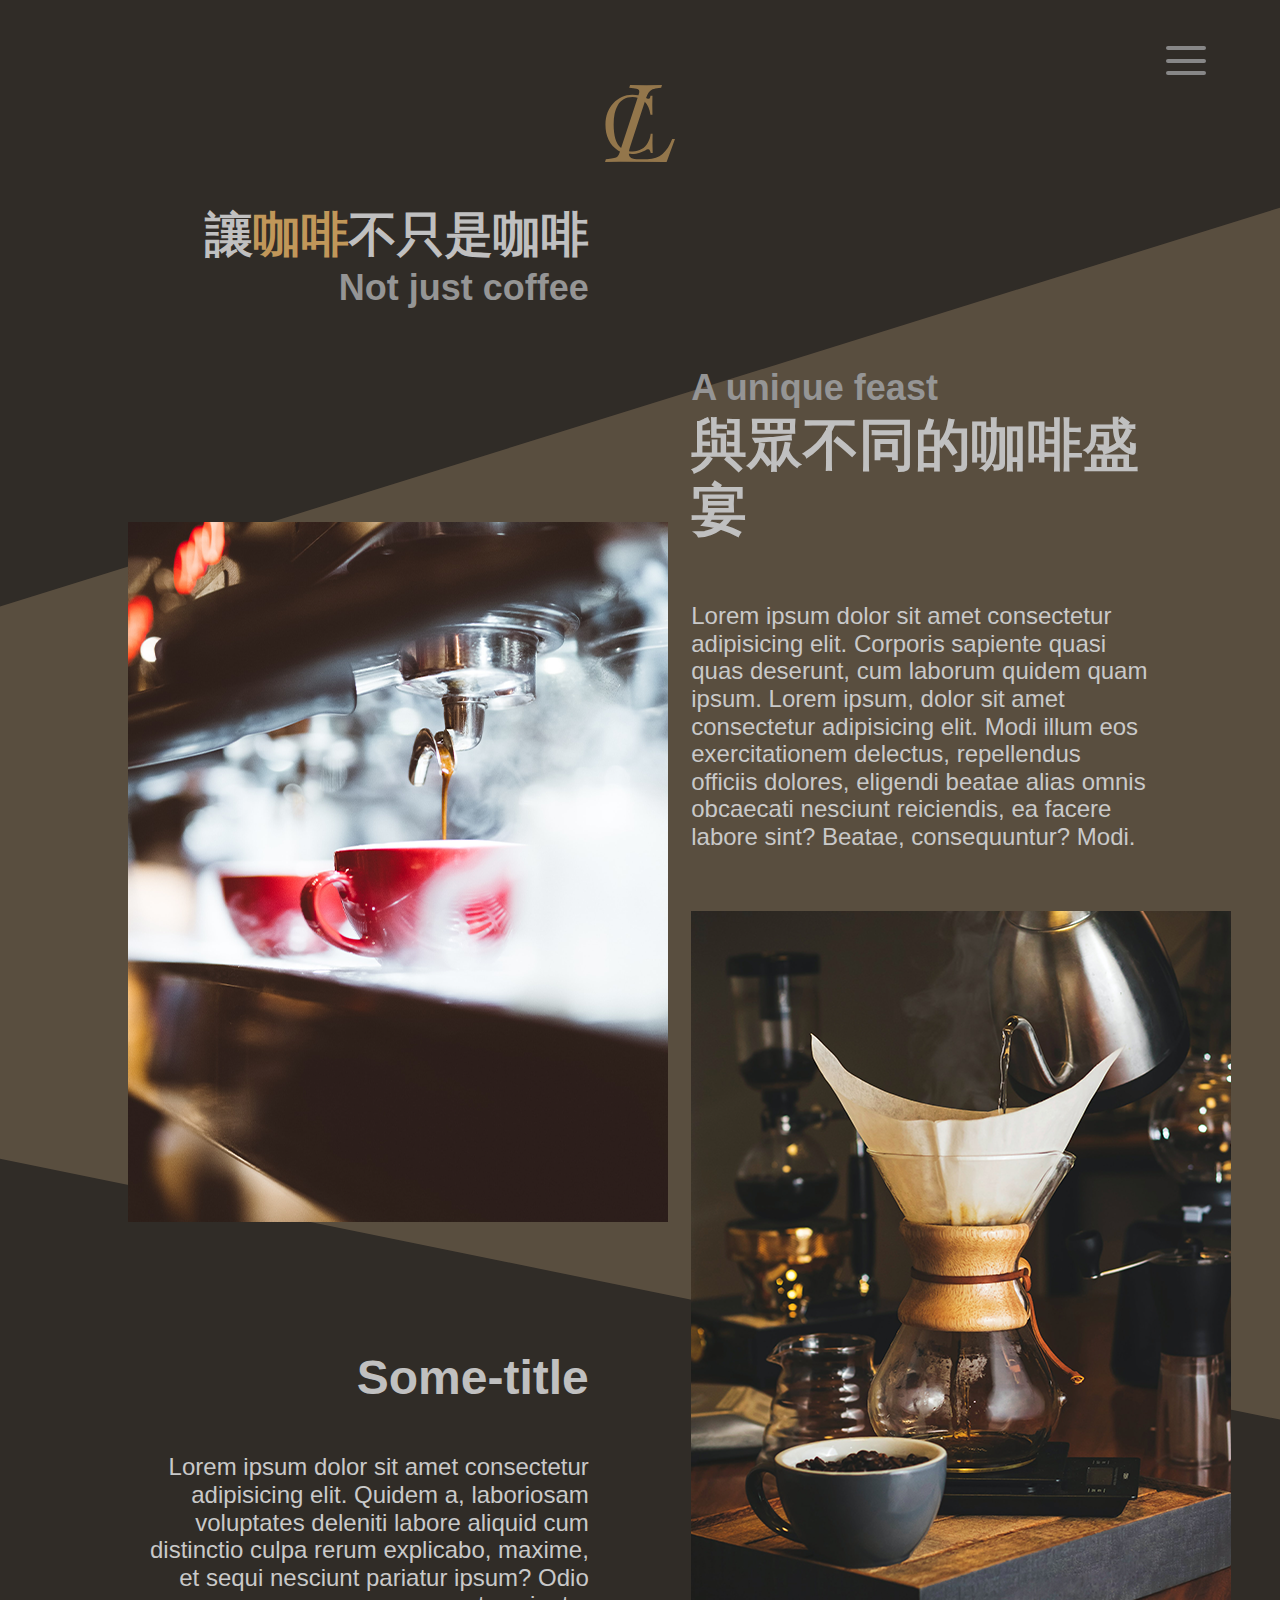
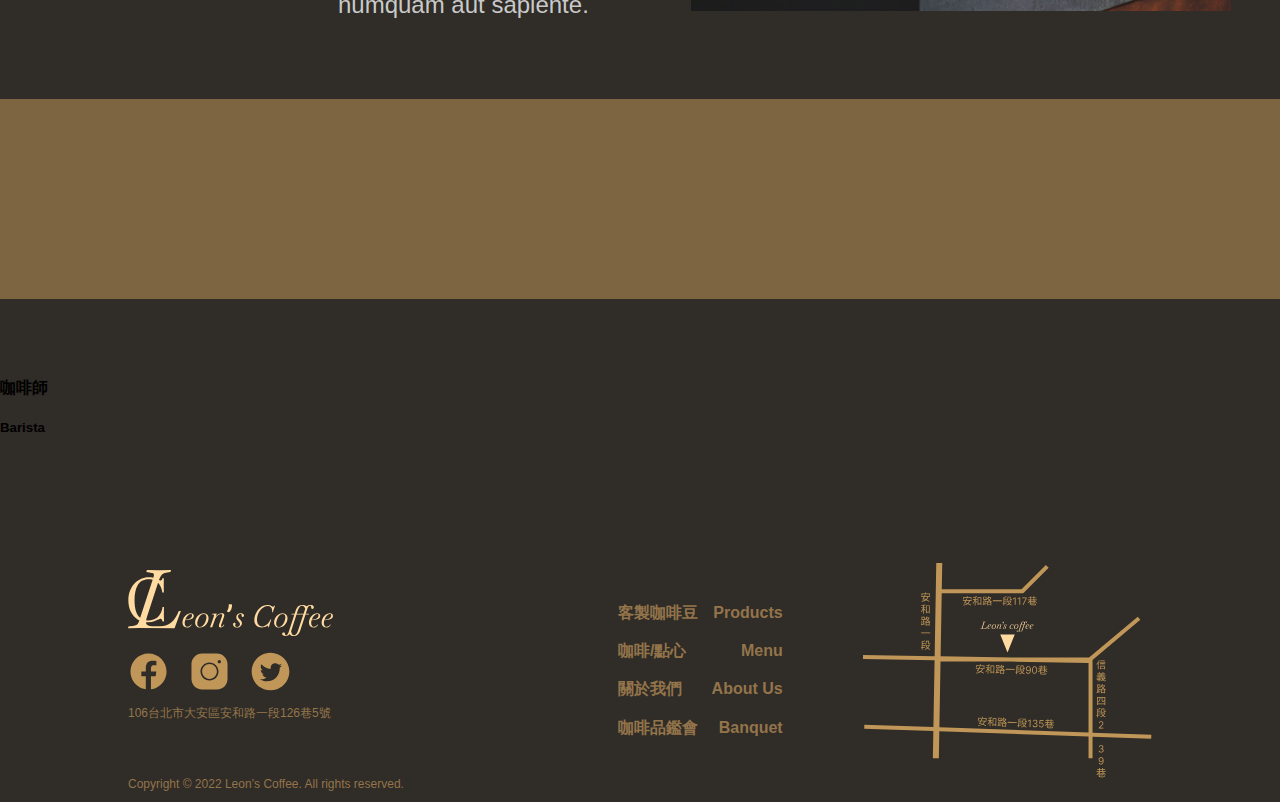
==== about.html @ bffc88b8 "about-page-01" ====
<!DOCTYPE html>
<html lang="zh-Hant">
  <head>
    <meta charset="UTF-8" />
    <meta name="viewport" content="width=device-width, initial-scale=1.0" />
    <meta name="authur" content="Leon Lu" />
    <meta name="robots" content="index, follow" />
    <meta name="description" content="" />
    <link rel="shortcut icon" href="./sourse/icon-logo.svg" />
    <link rel="bookmark" href="./sourse/icon-logo.svg" />
    <link rel="stylesheet" href="./styles/normalize.css" />
    <link rel="stylesheet" href="./styles/grid.css" />
    <link rel="stylesheet" href="./styles/style.css" />
    <link rel="stylesheet" href="./styles/about.css" />
    <title>Leon's coffee</title>
  </head>
  <body>
    <input type="checkbox" name="" id="menuSwitch" />
    <header>
      <div class="container">
        <h1 class="leonCoffee">Leon's Coffee</h1>
        <div class="navTop" title="Find Your own Coffee">
          <div class="navBar-menu">
            <label class="hb" for="menuSwitch">
              <span></span>
              <span></span>
              <span></span>
            </label>
            <div class="nav-block">
              <a href="./index.html" class="logoPic">
                <img src="./sourse/Union.svg" alt="" />
              </a>
              <div class="nav-container">
                <nav>
                  <h2 class="nav-title">Your best choose</h2>
                  <div class="nav-items-container">
                    <a href="./products.html"
                      ><div class="nav-item-ct">客製咖啡</div>
                      <p class="nav-item-en">Products</p></a
                    >
                    <a href="./menu.html"
                      ><div class="nav-item-ct">咖啡/點心</div>
                      <p class="nav-item-en">Menu</p></a
                    ><a href="#"
                      ><div class="nav-item-ct">關於我們</div>
                      <p class="nav-item-en">About Us</p></a
                    ><a href="./banquet.html"
                      ><div class="nav-item-ct">品鑑會</div>
                      <p class="nav-item-en">Banquet</p></a
                    >
                  </div>
                  <div class="login-bar">
                    <a href=""
                      ><div class="login-bar-ct">登入</div>
                      <div class="login-bar-en">Login</div></a
                    >
                    <a href=""
                      ><div class="login-bar-ct">註冊</div>
                      <div class="login-bar-en">Register</div></a
                    >
                  </div>
                </nav>
                <div class="nav-right">
                  <div class="nav-map">
                    <img src="./sourse/map.svg" alt="" />
                  </div>
                  <div class="nav-media">
                    <a href=""
                      ><img src="./sourse/icons8-facebook.svg" alt="" /></a
                    ><a href=""
                      ><img src="./sourse/icons8-instagram.svg" alt="" /></a
                    ><a href=""
                      ><img src="./sourse/icons8-twitter-circled.svg" alt=""
                    /></a>
                  </div>
                  <div class="nav-location">
                    106台北市大安區安和路一段127巷5號
                  </div>
                </div>
              </div>
            </div>
          </div>
        </div>
      </div>
    </header>
    <div class="about-page-01">
      <div class="a-p-01-bgimg"></div>
      <a href="./index.html" class="a-p-01-logoPic"
        ><img src="./sourse/icon-logo.svg" alt=""
      /></a>
      <div class="container">
        <div class="row row-cols-md-2 a-p-01-inner">
          <div class="a-p-01-content-left left-01-block">
            <h3>讓<span>咖啡</span>不只是咖啡</h3>
            <h4>Not just coffee</h4>
          </div>
          <div class="a-p-01-content-right right-01-block">
            <h4>A unique feast</h4>
            <h3>與眾不同的咖啡盛宴</h3>
          </div>
        </div>
        <div class="row row-cols-md-2 a-p-01-inner">
          <div class="a-p-01-pic-02 a-p-01-content-left">
            <img src="./sourse/about/pic03.png" alt="" />
            <div>
              <h3 class="left-p big-font">Some-title</h3>
              <p class="small-font left-p">
                Lorem ipsum dolor sit amet consectetur adipisicing elit. Quidem
                a, laboriosam voluptates deleniti labore aliquid cum distinctio
                culpa rerum explicabo, maxime, et sequi nesciunt pariatur ipsum?
                Odio numquam aut sapiente.
              </p>
            </div>
          </div>
          <div class="a-p-01-content-right">
            <p class="small-font">
              Lorem ipsum dolor sit amet consectetur adipisicing elit. Corporis
              sapiente quasi quas deserunt, cum laborum quidem quam ipsum. Lorem
              ipsum, dolor sit amet consectetur adipisicing elit. Modi illum eos
              exercitationem delectus, repellendus officiis dolores, eligendi
              beatae alias omnis obcaecati nesciunt reiciendis, ea facere labore
              sint? Beatae, consequuntur? Modi.
            </p>
            <div class="a-p-01-content-left a-p-01-right-02">
              <img src="./sourse/about/pic04.png" alt="" />
            </div>
          </div>
        </div>
      </div>
    </div>
    <div class="about-banner-01"></div>
    <div class="about-page-02">
      <h4>咖啡師</h4>
      <h5>Barista</h5>
    </div>
    <div class="homepage-footer">
      <div class="container">
        <div class="row row-footer">
          <div class="footer-logo-container">
            <a href="#" class="footer-logo">
              <img src="./sourse/Union.svg" alt="" />
            </a>
            <div class="footer-media">
              <a href=""><img src="./sourse/icons8-facebook-1.svg" alt="" /></a>
              <a href=""
                ><img src="./sourse/icons8-instagram-1.svg" alt=""
              /></a>
              <a href=""
                ><img src="./sourse/icons8-twitter-circled-1.svg" alt=""
              /></a>
            </div>
            <div class="footer-loaction">106台北市大安區安和路一段126巷5號</div>
          </div>
          <div class="footer-menu-container">
            <a href="./products.html" class="footer-menu-item">
              <div>客製咖啡豆</div>
              <div>Products</div>
            </a>
            <a href="./menu.html" class="footer-menu-item">
              <div>咖啡/點心</div>
              <div>Menu</div>
            </a>
            <a href="./about.html" class="footer-menu-item">
              <div>關於我們</div>
              <div>About Us</div>
            </a>
            <a href="./banquet.html" class="footer-menu-item">
              <div>咖啡品鑑會</div>
              <div>Banquet</div>
            </a>
          </div>
          <div class="footer-map-container">
            <img src="./sourse/map-1.svg" alt="" />
          </div>
        </div>
        <div class="footer-copyright">
          Copyright © 2022 Leon’s Coffee. All rights reserved.
        </div>
      </div>
    </div>
  </body>
</html>
---- styles/grid.css ----
.container {
  max-width: 1200px;
  width: 80%;
  margin: auto;
}
.row {
  display: flex;
  flex-wrap: wrap;
}
[class*='col-'],
[class*='cols-'] .col {
  box-sizing: border-box;
  padding-left: 15px;
  padding-right: 15px;
}
.col-1 {
  width: 8.333333%;
}
.col-2 {
  width: 16.666666%;
}
.col-3 {
  width: 25%;
}
.col-4 {
  width: 33.333333%;
}
.col-5 {
  width: 41.666666%;
}
.col-6 {
  width: 50%;
}
.col-7 {
  width: 58.333333%;
}
.col-8 {
  width: 66.666666%;
}
.col-9 {
  width: 75%;
}
.col-10 {
  width: 83.3333%;
}
.col-11 {
  width: 91.666666%;
}
.col-12 {
  width: 100%;
}
@media screen and (min-width: 780px) {
  .col-pd-1 {
    width: 8.333333%;
  }
  .col-pd-2 {
    width: 16.666666%;
  }
  .col-pd-3 {
    width: 25%;
  }
  .col-pd-4 {
    width: 33.333333%;
  }
  .col-pd-5 {
    width: 41.666666%;
  }
  .col-pd-6 {
    width: 50%;
  }
  .col-pd-7 {
    width: 58.333333%;
  }
  .col-pd-8 {
    width: 66.666666%;
  }
  .col-pd-9 {
    width: 75%;
  }
  .col-pd-10 {
    width: 83.3333%;
  }
  .col-pd-11 {
    width: 91.666666%;
  }
  .col-pd-12 {
    width: 100%;
  }
}
@media screen and (min-width: 1024px) {
  .col-lg-1 {
    width: 8.333333%;
  }
  .col-lg-2 {
    width: 16.666666%;
  }
  .col-lg-3 {
    width: 25%;
  }
  .col-lg-4 {
    width: 33.333333%;
  }
  .col-lg-5 {
    width: 41.666666%;
  }
  .col-lg-6 {
    width: 50%;
  }
  .col-lg-7 {
    width: 58.333333%;
  }
  .col-lg-8 {
    width: 66.666666%;
  }
  .col-lg-9 {
    width: 75%;
  }
  .col-lg-10 {
    width: 83.3333%;
  }
  .col-lg-11 {
    width: 91.666666%;
  }
  .col-lg-12 {
    width: 100%;
  }
}
@media screen and (min-width: 1200px) {
  .col-xl-1 {
    width: 8.333333%;
  }
  .col-xl-2 {
    width: 16.666666%;
  }
  .col-xl-3 {
    width: 25%;
  }
  .col-xl-4 {
    width: 33.333333%;
  }
  .col-xl-5 {
    width: 41.666666%;
  }
  .col-xl-6 {
    width: 50%;
  }
  .col-xl-7 {
    width: 58.333333%;
  }
  .col-xl-8 {
    width: 66.666666%;
  }
  .col-xl-9 {
    width: 75%;
  }
  .col-xl-10 {
    width: 83.3333%;
  }
  .col-xl-11 {
    width: 91.666666%;
  }
  .col-xl-12 {
    width: 100%;
  }
}
/*==========================*/
.row-cols-1 .col {
  width: 100%;
}
.row-cols-2 .col {
  width: 50%;
}
.row-cols-3 .col {
  width: 33.333333%;
}
.row-cols-4 .col {
  width: 25%;
}
.row-cols-5 .col {
  width: 20%;
}
.row-cols-6 .col {
  width: 16.666666%;
}
@media screen and (min-width: 800px) {
  .row-cols-md-1 .col {
    width: 100%;
  }
  .row-cols-md-2 .col {
    width: 50%;
  }
  .row-cols-md-3 .col {
    width: 33.333333%;
  }
  .row-cols-md-4 .col {
    width: 25%;
  }
  .row-cols-md-5 .col {
    width: 20%;
  }
  .row-cols-md-6 .col {
    width: 16.666666%;
  }
}
@media screen and (min-width: 1024px) {
  .row-cols-lg-1 .col {
    width: 100%;
  }
  .row-cols-lg-2 .col {
    width: 50%;
  }
  .row-cols-lg-3 .col {
    width: 33.333333%;
  }
  .row-cols-lg-4 .col {
    width: 25%;
  }
  .row-cols-lg-5 .col {
    width: 20%;
  }
  .row-cols-lg-6 .col {
    width: 16.666666%;
  }
}
@media screen and (min-width: 1200px) {
  .row-cols-xl-1 .col {
    width: 100%;
  }
  .row-cols-xl-2 .col {
    width: 50%;
  }
  .row-cols-xl-3 .col {
    width: 33.333333%;
  }
  .row-cols-xl-4 .col {
    width: 25%;
  }
  .row-cols-xl-5 .col {
    width: 20%;
  }
  .row-cols-xl-6 .col {
    width: 16.666666%;
  }
}
---- styles/style.css ----
* {
  font-family: 'Noto Sans TC', sans-serif;
}
body {
  background-color: #302c27;
}
/*======= header star =======*/

.navTop {
  display: flex;
  margin-left: -15px;
  align-items: center;
  position: relative;
  padding: 20px;
}
.leonCoffee {
  display: none;
}
.logoPic {
  width: 50%;
}
.logoPic img {
  width: 100%;
  vertical-align: top;
}
/* ======== HB star ========= */
.navBar-menu {
  display: flex;
  position: fixed;
  z-index: 999;
  top: 3%;
  right: 5%;
}
.hb {
  display: flex;
  flex-direction: column;
  justify-content: space-evenly;
  width: 50px;
  height: 45px;
  z-index: 99;
}
.hb span {
  display: block;
  width: 40px;
  height: 4px;
  border-radius: 2px;
  background-color: #878787;
}
#menuSwitch {
  display: none;
}
.nav-block {
  display: none;
}
#menuSwitch:checked ~ header .container .navBar-menu .nav-block {
  display: flex;
  flex-direction: column;
  justify-content: center;
  position: fixed;
  top: 0;
  right: 0;
  z-index: 20;
}
.nav-block {
  flex-direction: column;
  align-items: center;
}
.logoPic {
  margin-bottom: 20px;
}

@media screen and (min-width: 750px) {
  /* navcontainer */
  .nav-container {
    display: flex;
    justify-content: center;
    width: 80%;
    margin: 0 auto;
  }
  .nav-container nav {
    flex-grow: 1;
  }
  /* ========= Nav Bar start ======== */
  .nav-title {
    display: none;
  }
  .nav-block {
    width: 100%;
    padding: 30px 0px;
    background-color: #302c27;
    position: fixed;
    top: 0;
    right: 0;
  }
  .nav-block nav {
    width: 50%;
    padding-right: 40px;
  }

  .nav-items-container a {
    display: flex;
    justify-content: space-between;
    text-decoration: none;
    align-items: center;
    border-bottom: 1px solid #878787;
    border-radius: 40px;
    margin-bottom: 20px;
  }
  .nav-items-container a:hover {
    background-color: #878787;
    transition: 0.3s;
  }
  .nav-items-container a:hover div,
  .nav-items-container a:hover p {
    color: #ffdaa1;
    transition: 0.3s;
  }

  .nav-items-container a div,
  .nav-items-container a p {
    color: #878787;
    padding: 0 20px;
  }
  .nav-items-container a div {
    margin: 20px 0;
    padding-left: 50px;
  }
  .nav-items-container a p {
    padding-right: 60px;
    font-family: 'Edu NSW ACT Foundation', cursive;
    margin: 0;
  }
  .nav-item-ct {
    font-weight: bolder;
    font-size: 16px;
    display: block;
  }
  .nav-item-en {
    font-weight: bolder;
    font-size: 14px;
    display: block;
  }
  /* ========== Nav Bar end =========== */
  /* ========= Login Bar start ========= */
  .login-bar {
    display: flex;
    justify-content: flex-end;
  }
  .login-bar a {
    display: block;
    border-radius: 50%;
    margin: 0 10px;
    text-align: center;
    text-decoration: none;
    padding-top: 20px;
  }
  .login-bar a div {
    color: #878787;
  }
  .login-bar a .login-bar-ct {
    font-size: 16px;
  }
  .login-bar a .login-bar-en {
    font-size: 16px;
  }
  .login-bar a:hover div {
    color: #ffdaa1;
  }

  /* ========= Login Bar end ========= */
  /* ========== nav-right start ============ */
  .nav-right {
    display: flex;
    flex-direction: column;
    justify-content: center;
    align-items: center;
    width: 50%;
  }
  .nav-map {
    width: 70%;
    padding: 20px 0;
  }
  .nav-map img {
    width: 100%;
    display: block;
  }
  .nav-media {
    width: 35%;
    display: flex;
    justify-content: space-evenly;
  }
  .nav-media a img {
    vertical-align: top;
  }
  .nav-location {
    margin-top: 20px;
    font-size: 12px;
    color: #878787;
  }
  /* ========== nav-right end ============ */
  .navTop {
    display: flex;
    justify-content: space-between;
    position: relative;
    padding-top: 15px;
  }
  .logoPic {
    width: 30%;
  }
  .navBar-menu {
    margin-top: 20px;
    right: 5%;
    top: 2%;
  }
  /*========= homepage-01 ========*/
  .homepage-01 {
    width: 100%;
    position: relative;
  }
  .homepage-01 img {
    vertical-align: top;
    width: 100%;
  }
  .hp1024up {
    display: none;
  }
  .hp1024low {
    display: block;
  }
  .homepage-first-block {
    padding-top: 50px;
    position: absolute;
    top: 0;
    left: 10%;
    z-index: 1;
  }
  .homepage-first-block h2,
  .homepage-first-block h3,
  .homepage-first-block p {
    display: block;
  }
  .homepage-first-block h2 {
    color: #c19759;
    font-size: 48px;
  }
  .homepage-first-block h3 {
    margin-top: -20px;
    color: #c19759;
    font-size: 36px;
    font-family: 'Edu NSW ACT Foundation', cursive;
    font-style: italic;
  }
  .homepage-first-block p {
    line-height: 40px;
    width: 42%;
    margin-top: 80px;
    font-size: 24px;
    color: #878787;
  }
  .homepage-first-block p + p {
    line-height: 20px;
    margin-top: -10px;
    font-size: 16px;
  }
  .homepage-first-b {
    margin-top: 60px;
    cursor: pointer;
    font-size: 24px;
    border: none;
    text-align: center;
    padding: 15px 30px;
    background-color: #d0a96e;
    color: #695639;
    border-radius: 20px;
  }
  /* ========== homepage-01 =========== */
  /* ========== homepage-02 =========== */
  .homepage-02 {
    display: flex;
    width: 100%;
    position: relative;
  }
  .homepage-02 .hp1024up {
    vertical-align: top;
    width: 100%;
  }
  .material-symbols-outlined {
    color: #d0a96e;
    display: block;
  }
  .hp-coffee-location {
    display: flex;
    flex-direction: column;
    align-items: center;
    position: absolute;
    z-index: 2;
  }
  .local-pic {
    width: 150px;
    margin-bottom: 20px;
    border-radius: 50%;
    box-shadow: 6px 2px 6px 3px rgb(0 0 0/35%);
  }
  .hp-coffee-location .local-pin {
    width: 60px;
  }
  .cuba-location {
    top: 30%;
    left: 20%;
  }
  .cuba-location:hover .coffee-location-info {
    display: block;
  }
  .kenya-location {
    top: 40%;
    left: 45%;
  }
  .kenya-location:hover .coffee-location-info {
    display: block;
  }
  .india-location {
    top: 35%;
    left: 61%;
  }
  .india-location:hover .coffee-location-info {
    display: block;
  }
  .philippine-location {
    top: 47%;
    left: 78%;
  }
  .philippine-location:hover .coffee-location-info {
    display: block;
  }

  /* ======= coffee-location-info ======= */
  .coffee-location-info {
    display: none;
    width: 200px;
    background-color: #93764b;
    border-radius: 20px;
    position: absolute;
  }
  .coffee-location-info div img {
    width: 100%;
    border-radius: 20px 20px 0px 0px;
    opacity: 0.6;
  }
  .coffee-location-info .content {
    margin: 0 10px;
    display: flex;
    flex-direction: column;
    align-items: flex-start;
  }
  .coffee-location-info .content p {
    font-size: 12px;
    padding: 0;
    margin: 0 0 20px 0;
    line-height: 16px;
    color: #ffdaa1;
    opacity: 0.8;
  }
  .coffee-location-info .content .content-title-ct {
    font-size: 16px;
    font-weight: bolder;
    color: #ffdaa1;
    margin-bottom: 5px;
    opacity: 1;
  }
  .coffee-location-info .content .content-title-en {
    color: #ffdaa1;
    margin-bottom: 15px;
    opacity: 1;
  }

  .coffee-location-info .content a {
    font-size: 12px;
    margin: 0 0 10px 0;
    box-sizing: border-box;
    align-self: flex-end;
    margin: 10px 0 3px 0;
    color: #c19759;
    padding-right: 8px;
    text-decoration: underline;
  }
  .coffee-location-info .content a:hover {
    color: #ffdaa1;
  }
  .coffee-location-info .content a + a {
    display: flex;
    font-size: 16px;
    font-weight: 700;
    justify-content: center;
    align-items: center;
    vertical-align: top;
    margin: 0 0 10px 0;
    padding: 10px 0;
    width: 60%;
    height: 100%;
    background-color: #695639;
    border-radius: 10px;
    color: #c19759;
    box-shadow: 0 1px 10px rgb(0 0 0/15%);
    text-decoration: none;
  }
  .coffee-location-info .content a + a:hover {
    background-color: #c19759;
    color: #ffdda1;
  }
  .location-pic {
    position: relative;
    margin-bottom: 15px;
  }
  .location-pic span {
    font-size: 24px;
    font-weight: 700;
    color: #ffdda1;
    position: absolute;
    top: 40%;
    left: 40%;
  }
  .hp-2-loadmore {
    width: 10%;
    position: absolute;
    font-size: 24px;
    font-weight: 800;
    cursor: pointer;
    color: #c19759;
    border-bottom: 2px solid #c19759;
    bottom: 15%;
    left: 10%;
    text-shadow: 2px 3px 2px #695639;
  }
  /* ========== homepage-02 end ========= */
  /* ========== homepage-03 start ======= */
  .homepage-03 {
    width: 100%;
    position: relative;
    background-color: #302c27;
    background-image: linear-gradient(#878787 20%, transparent 50%);
  }
  .hp-03-container {
    display: flex;
    flex-direction: column;
    align-items: center;
    margin-bottom: 140px;
  }
  .homepage-03 h2,
  .homepage-03 h3 {
    align-self: flex-end;
    padding-right: 10%;
    color: #ffdda1;
    margin: 0;
    display: block;
  }
  .homepage-03 h2 {
    font-size: 36px;
    margin-bottom: 10px;
    text-shadow: 2px 3px 2px #695639;
  }
  .homepage-03 h3 {
    font-size: 24px;
    margin-bottom: 30px;
    text-shadow: 2px 3px 2px #695639;
  }
  .menu-pic {
    box-sizing: border-box;
    position: relative;
  }
  .menu-pic h4 {
    display: none;
    font-size: 36px;
    top: 35%;
    left: 40%;
    color: #ffdda1;
    position: absolute;
  }
  .menu-pic p {
    display: none;
    font-size: 24px;
    top: 50%;
    left: 40%;
    color: #ffdda1;
    position: absolute;
  }
  .menu-pic img {
    width: 100%;
    display: block;
  }
  .menu-coffee {
    top: -40px;
  }
  .menu-drink {
    top: 60px;
  }
  .menu-dessert {
    top: -10px;
  }
  .menu-food {
    top: 40px;
  }
  .menu-pic:hover {
    top: 0;
    transition: top 0.3s;
  }
  .menu-pic:hover img {
    opacity: 0.4;
  }
  .menu-pic:hover h4 {
    display: block;
  }
  .menu-pic:hover p {
    display: block;
  }

  /* ========== homepage-03 end ========== */
  /* ========== homepage-04 start ======== */
  .homepage-04 {
    width: 100%;
    position: relative;
  }
  .homepage-04 > img {
    position: absolute;
    width: 100%;
    max-height: 1080px;
  }

  .hp-04-background-block {
    width: 35%;
    height: 600px;
    background-color: #eed38f21;
    border-radius: 0 20px 20px 0;
    position: absolute;
    top: 10%;
  }
  .hp-04-container {
    padding-top: 10%;
  }
  .hp-04-row {
    padding-top: 60px;
  }
  .hp-04-left {
    box-sizing: border-box;
    width: 45%;
    position: relative;
    z-index: 3;
    padding: 0 10px;
  }
  .hp-04-pic-container img {
    width: 100%;
  }
  .hp-04-right {
    box-sizing: border-box;
    width: 55%;
    display: flex;
    flex-direction: column;
    padding: 5% 0;
    position: relative;
    z-index: 4;
  }
  .hp-04-right h4,
  .hp-04-right p,
  .hp-04-right a {
    display: block;
    width: 80%;
  }
  .hp-04-right h4 {
    text-align: center;
    color: #e2b066;
    font-size: 36px;
    margin: 40px auto;
    text-shadow: 2px 3px 2px #695639;
  }
  .hp-04-right p {
    color: #ba9660;
    margin: 0 auto 10px auto;
    font-size: 20px;
    line-height: 40px;
    text-shadow: 1px 2px 1px #695639;
    flex-grow: 1;
  }
  .hp-04-right a {
    display: flex;
    justify-content: center;
    align-items: center;
    font-size: 20px;
    width: 140px;
    height: 50px;
    background-color: #956d31;
    color: #e8bd7c;
    border-radius: 10px;
    align-self: flex-end;
    margin-bottom: 80px;
    margin-right: 10%;
    font-weight: 700;
  }
  .hp-04-right a:hover {
    position: relative;
    top: -2px;
    right: -2px;
    box-shadow: 2px 3px 2px 2px #6956398f;
    background-color: #e8bd7c;
    color: #956d31;
    transition: 0.3s;
  }
  /* ======= shopping car start ======== */
  .mix-box-container {
    cursor: pointer;
    background-color: #c19759;
    position: fixed;
    z-index: 10;
    top: 25%;
    width: 420px;
    height: 400px;
    display: flex;
    justify-content: space-evenly;
    align-items: center;
    border-radius: 0 20px 20px 0;
  }

  .mix-box-container-hidden {
    width: 60px;
    height: 100px;
    transition: width 0.5s, height 0.5s;
  }
  .mix-box-container-open {
    width: 420px;
    height: 400px;
    transition: width 0.3s, height 0.3s;
  }
  .mix-box-btn-open {
    width: 40px;
    cursor: pointer;
  }
  .mix-box-open {
    display: block;
  }
  .mix-box-hidden {
    display: none;
  }
  .mix-box-btn-open img {
    width: 100%;
  }
  .mix-box-btn-open .mix-box-btn-open-02 {
    display: none;
  }
  .mix-box-container:hover .mix-box-btn-open-02 {
    display: block;
  }
  .mix-box-container:hover .mix-box-btn-open-01 {
    display: none;
  }
  #mixBoxBtnClose {
    cursor: pointer;
  }
  .del-mix-item {
    margin-right: 10px;
  }
  .mix-box-btn-close {
    transform: rotate(180deg);
    width: 25px;
    align-items: center;
    justify-content: center;
  }
  .mix-box-btn-close img {
    width: 100%;
    height: 40px;
  }
  .mix-box-btn-close img + img {
    display: none;
  }
  .mix-box-btn-close:hover img {
    display: none;
  }
  .mix-box-btn-close:hover img + img {
    display: block;
  }
  .name-your-product {
    display: flex;
  }
  .name-your-product span {
    color: #ffdaa1;
    font-weight: 500;
    font-size: 20px;
    display: block;
    margin-right: 10px;
    margin-bottom: 20px;
  }
  .mixProduct {
    height: 28px;
  }

  .mix-box-content {
    margin-left: 10px;
  }
  .mix-box-content p {
    color: #bdbdbd;
    font-size: 12px;
    text-align: end;
  }
  .pdName {
    background-color: #956d31;
    border: none;
    border-radius: 3px;
    color: #ffdaa1;
    display: block;
    caret-color: #ffdda1; /* 指定色 */
  }
  .how-to-mix {
    display: flex;
    margin-top: 20px;
    margin-bottom: 10px;
  }
  .how-to-mix span {
    color: #ffdda1;
  }
  .pdMixBlock {
    display: flex;
    justify-content: space-between;
    align-items: center;
    flex-grow: 1;
  }
  .how-to-mix > input {
    background-color: #956d31;
    border: none;
    border-radius: 3px;
    color: #ffdaa1;
    display: block;
    width: 60px;
    margin: 0 10px;
  }

  .del-mix-item img {
    width: 40px;
    vertical-align: top;
  }
  .del-mix-item {
    cursor: pointer;
  }
  #mixInCart {
    margin-top: 30px;
    border: none;
    background-color: #ffdaa1;
    color: #956d31;
    width: 160px;
    height: 40px;
    border-radius: 10px;
    cursor: pointer;
    margin-left: 25%;
    font-size: 20px;
    font-weight: 600;
  }

  /* ======= shopping car start ======== */
  /* ========== homepage-04 end =========== */
  /* ======== homepage-footer start ======= */
  .homepage-footer {
    width: 100%;
    margin-top: 10%;
  }
  .row-footer {
    align-items: center;
    justify-content: space-between;
  }
  .footer-logo-container {
    margin-bottom: 50px;
    width: 20%;
  }
  .footer-logo-container .footer-logo {
    cursor: pointer;
  }
  .footer-logo img {
    width: 100%;
  }
  .footer-media {
    display: flex;
  }
  .footer-media a {
    width: 20%;
    margin: 15px 20px 15px 0px;
  }
  .footer-media a img {
    width: 100%;
  }
  .footer-loaction {
    color: #93764b;
    font-size: 12px;
  }
  .footer-menu-container {
    position: relative;
    right: -10%;
    width: 20%;
  }
  .footer-menu-item {
    display: flex;
    justify-content: space-between;
    color: #93744b;
    margin: 20px;
    font-size: 16px;
    font-weight: 600;
  }
  .footer-menu-item:hover {
    color: #dcad5c;
    text-decoration: underline;
    text-shadow: 1px 1px 1px #695639;
  }
  .footer-copyright {
    font-size: 12px;
    margin-bottom: 10px;
    color: #93744b;
  }

  /* ======== homepage-footer end ========= */
  /* ======= products-page-01 strat ======= */
  .products-page-01 {
    position: relative;
    display: flex;
    width: 100%;
  }
  .pp-container-01 {
    width: 100%;
    display: flex;
  }
  .pp-container-01::before {
    content: '';
    top: -1px;
    width: 100%;
    height: 12%;
    position: absolute;
    display: block;
    z-index: 5;
    clip-path: polygon(0% 0%, 100% 100%, 100% 0%);
    /*多邊形圖案用頂點定位( x軸 Y軸, x軸 Y軸, x軸 Y軸)  設定三個頂點則為三角形*/
    background-color: #302c27;
  }
  .pp-container-01::after {
    content: '';
    width: 100%;
    height: 12%;
    position: absolute;
    bottom: -1px;
    z-index: 5;
    display: block;
    clip-path: polygon(0% 0%, 0% 100%, 100% 100%);
    /*多邊形圖案用頂點定位( x軸 Y軸, x軸 Y軸, x軸 Y軸)  設定三個頂點則為三角形*/
    background-color: #302c27;
  }
  .pp-left-02 {
    cursor: pointer;
    width: 50%;
  }
  .pp-left-02 > img {
    width: 100%;
    display: block;
  }
  .pp-right-02 {
    cursor: pointer;
    width: 50%;
  }
  .pp-right-02 > img {
    width: 100%;
    vertical-align: top;
  }
  .pp-left-02:hover .pp-left-01 {
    display: flex;
    opacity: 1;
    transform: 3s;
  }
  .pp-right-02:hover .pp-right-01 {
    display: flex;
    opacity: 1;
    transform: 0.3s;
  }
  .pp-left-01 {
    display: none;
    flex-direction: column;
    justify-content: center;
    align-items: center;
    position: absolute;
    width: 50%;
    height: 100%;
    top: 0;
    left: 0;
    z-index: 2;
    opacity: 0;
  }
  .pp-left-01 > div {
    width: 100%;
    height: 100%;
    position: absolute;
    background-color: rgb(79, 79, 79);
    opacity: 0.9;
  }
  .pp-left-01 h2 {
    position: relative;
    z-index: 4;
    color: #ffdda1;
    font-size: 48px;
  }
  .pp-left-01 > p {
    position: relative;
    z-index: 4;
    color: #c2a26b;
    font-size: 26px;
  }
  .pp-right-01 {
    display: none;
    flex-direction: column;
    justify-content: center;
    align-items: center;
    position: absolute;
    width: 50%;
    height: 100%;
    top: 0;
    right: 0;
    z-index: 2;
    opacity: 0;
  }
  .pp-right-01 > div {
    width: 100%;
    height: 100%;
    position: absolute;
    background-color: rgb(79, 79, 79);
    opacity: 0.9;
  }
  .pp-right-01 h2 {
    position: relative;
    z-index: 4;
    color: #ffdda1;
    font-size: 48px;
  }
  .pp-right-01 > p {
    position: relative;
    z-index: 4;
    color: #c2a26b;
    font-size: 26px;
  }
  .pp-bg-content-02 {
    display: flex;
    justify-content: space-between;
    position: relative;
    z-index: 3;
  }
  .pp-bg-content-title-02 > h4 {
    color: #c19759;
    font-size: 24px;
    margin: 15px 0 10px 5px;
    padding: 0;
  }
  .pp-bg-content-title-02 > h5 {
    color: #c19759;
    font-size: 16px;
    margin: 0 0 0 5px;
    padding: 0;
  }
  .pp-bg-content-02 > p {
    font-size: 16px;
    font-weight: 500;
    color: #ae7f37;
    margin: 15px 0 0 0;
    text-shadow: 1px 1px 1px rgb(0 0 0/35%);
  }
  .pp-bg-content-mixed-b-02 {
    width: 70px;
    height: 40px;
    justify-content: center;
    display: flex;
    align-items: center;
    border-radius: 10px;
    margin-top: 15px;
    margin-left: 5px;
    padding: 0px 20px;
    font-weight: 600;
    color: #956d31;
    background-color: #ffdda1;
  }
  .pp-bg-content-mixed-b-02:hover {
    position: relative;
    top: -2px;
    left: -2px;
    box-shadow: 2px 2px 4px 2px rgb(0 0 0/35%);
  }

  /* ======== products-page-01 end ======== */
  /* ======= products-page-02 start ======= */
  .products-page-02 {
    width: 100%;
    display: flex;
    flex-direction: column;
    align-items: center;
  }
  .products-page-02 > h3 {
    color: #ffdda1;
    font-size: 48px;
    margin: 5% 0 30px 0;
    padding: 0;
  }
  .products-page-02 > p {
    margin: 0;
    padding: 0;
    font-size: 20px;
    color: #956d31;
  }
  .pp-bg-02 {
    width: 100%;
    position: relative;
  }
  .pp-bg-02 > img {
    width: 100%;
    display: block;
    position: absolute;
    top: -60px;
  }
  .pp-wrap-02-switch-pic,
  .pp-wrap-02-switch-pic > img {
    border-radius: 20px;
  }
  .pp-wrap-02-switch-pic > img {
    box-shadow: 2px 2px 2px 2px rgb(0 0 0/15%);
  }
  .pp-wrap-02 {
    position: relative;
    z-index: 20;
    display: flex;
    justify-content: space-between;
    align-items: center;
    margin-top: 8%;
  }
  .pp-wrap-02-switch-left,
  .pp-wrap-02-switch-right {
    width: 60px;
    height: 60px;
    display: flex;
    align-items: center;
    cursor: pointer;
    background-color: #ba9660;
    border-radius: 50%;
  }
  .pp-wrap-02-switch-left > img {
    transform: rotate(180deg);
    color: #695639;
  }
  .pp-wrap-02-switch-left > img,
  .pp-wrap-02-switch-right > img {
    width: 50%;
    margin: auto;
  }
  .pp-wrap-02-switch-left:hover {
    position: relative;
    top: -2px;
    left: -2px;
    box-shadow: 2px 2px 2px 2px rgb(0 0 0/35%);
    transition: 0.3s;
    background-color: #ffdda1;
  }

  .pp-wrap-02-switch-right:hover {
    position: relative;
    top: -2px;
    right: -2px;
    box-shadow: -2px 2px 2px 2px rgb(0 0 0/35%);
    transition: 0.3s;
    background-color: #ffdda1;
  }
  /* ======== products-page-02 end ======== */
  /* ======== products-page-03 start ======== */
  .products-page-03 {
    margin-top: 10%;
    width: 100%;
  }
  .products-page-03 h3 {
    margin-bottom: 40px;
    padding: 0;
    text-align: center;
    display: block;
    color: #ffdda1;
    font-size: 48px;
  }
  .products-items-03 {
    margin-bottom: 20px;
  }
  .products-cards-container-03 {
    box-shadow: 1px 1px 3px 1px rgb(0 0 0/35%);
    box-sizing: border-box;
    border-radius: 20px;
    background-color: #6f6f6f;
  }
  .card-pic-03 {
    width: 100%;
    border-radius: 20px 20px 0 0;
  }
  .card-pic-03 img {
    width: 100%;
    border-radius: 20px 20px 0 0;
  }
  .card-content-03 {
    padding: 15px;
    border-radius: 0 0 20px 20px;
  }
  .card-title {
    margin: 0;
    padding: 0;
    color: #ffdaa1;
    font-weight: normal;
    font-size: 16px;
    margin-bottom: 10px;
  }
  .card-content-03 div {
    display: flex;
    justify-content: space-between;
  }
  .card-content-03 div p {
    display: block;
    margin: 0 0 10px 0;
    padding: 0;
    font-size: 12px;
    color: #c19759;
  }
  .card-content-03 div p + p {
    width: 80%;
    color: #d9d9d9;
  }
  .card-more {
    cursor: pointer;
    position: relative;
    right: 0;
    color: #d9d9d9;
    font-size: 12px;
    margin-left: 70%;
  }
  .card-footer {
    margin: 20px 0 0px 0;
  }
  .card-footer a {
    padding: 8px 15px;
    border-radius: 20px;
    background-color: #ffdda1;
    color: #956d31;
  }
  .card-footer a + a {
    background-color: #956d31;
    color: #ffdda1;
  }
  .card-footer a:hover,
  .card-footer a + a:hover {
    text-shadow: 0.5px 0.5px 0.5px rgb(0 0 0/15%);
    position: relative;
    top: -1px;
    left: -1px;
    box-shadow: 1px 1px 1px 1px rgb(0 0 0/35%);
  }
  .more-feature {
    cursor: pointer;
    font-size: 24px;
    width: 100%;
    display: block;
    color: #956d31;
    border-bottom: 0;
    text-align: right;
    font-weight: 500;
    margin-top: 20px;
  }
  .more-feature:hover {
    text-decoration: underline;
  }
  /* ======== products-page-03 end ======== */
}
@media screen and (min-width: 1024px) {
  .hp1024up {
    display: block;
  }
  .hp1024low {
    display: none;
  }
  .logoPic {
    width: 20%;
    position: relative;
  }
  .nav-item-ct {
    font-size: 24px;
  }
  .nav-item-en {
    font-size: 16px;
  }
  .login-bar a .login-bar-ct {
    font-size: 24px;
  }
  .login-bar a .login-bar-en {
    font-size: 16px;
  }
  .nav-map {
    width: 50%;
  }

  /*========= hp-02 ===========*/
}

@media screen and (min-width: 1200px) {
  .nav-map {
    width: 60%;
  }
  .nav-media {
    width: 40%;
  }
}

/*========== google fonts ========== */
---- styles/about.css ----
.about-page-01 {
  margin-top: 50px;
  width: 100%;
  position: relative;
}
.a-p-01-bgimg {
  background-color: #ffd9a133;
  height: 100%;
  width: 100%;
  clip-path: polygon(0 34%, 100% 8%, 100% 87%, 0 70%);
  position: absolute;
  z-index: 1;
}
.a-p-01-pic {
  position: relative;
  z-index: 4;
  width: 45%;
  border-radius: 20px;
}
.a-p-01-pic img {
  width: 100%;
}
.a-p-01-logoPic {
  width: 70px;
  display: block;
  margin: 0 auto 40px auto;
}
.a-p-01-logoPic img {
  width: 100%;
  display: flex;
}
.a-p-01-inner {
  justify-content: space-between;
  position: relative;
  z-index: 2;
}
.a-p-01-content-left {
  width: 45%;
}
.left-01-block {
  margin-bottom: 160px;
}
.a-p-01-content-left > h3,
.a-p-01-content-left > h4 {
  text-align: end;
  margin: 5px 0;
}
.a-p-01-content-left > h3 {
  color: #c0c0c0;
  font-size: 48px;
}
.a-p-01-content-left > h3 > span {
  color: #c19759;
}
.a-p-01-content-left > h4 {
  font-size: 36px;
  color: #959595;
}
.a-p-01-content-right > h3,
.a-p-01-content-right > h4 {
  margin: 5px 0;
}
.a-p-01-content-right {
  width: 45%;
  font-size: 48px;
  color: #c0c0c0;
}
.a-p-01-content-right > h3 {
  margin-bottom: 60px;
}
.a-p-01-content-right > h4 {
  font-size: 36px;
  color: #959595;
}
.right-01-block {
  margin-top: 160px;
}
.a-p-01-pic-02 > img {
  display: block;
  position: relative;
  top: -80px;
}
.small-font {
  font-size: 24px;
  margin: 0;
  padding: 0;
  color: #c9c9c9;
}
.a-p-01-right-02 {
  margin-top: 60px;
}
.left-p {
  text-align: end;
}
.big-font {
  color: #c0c0c0;
  font-size: 48px;
}
.about-banner-01 {
  margin: 80px 0;
  width: 100%;
  height: 200px;
  background-color: #c1975988;
}
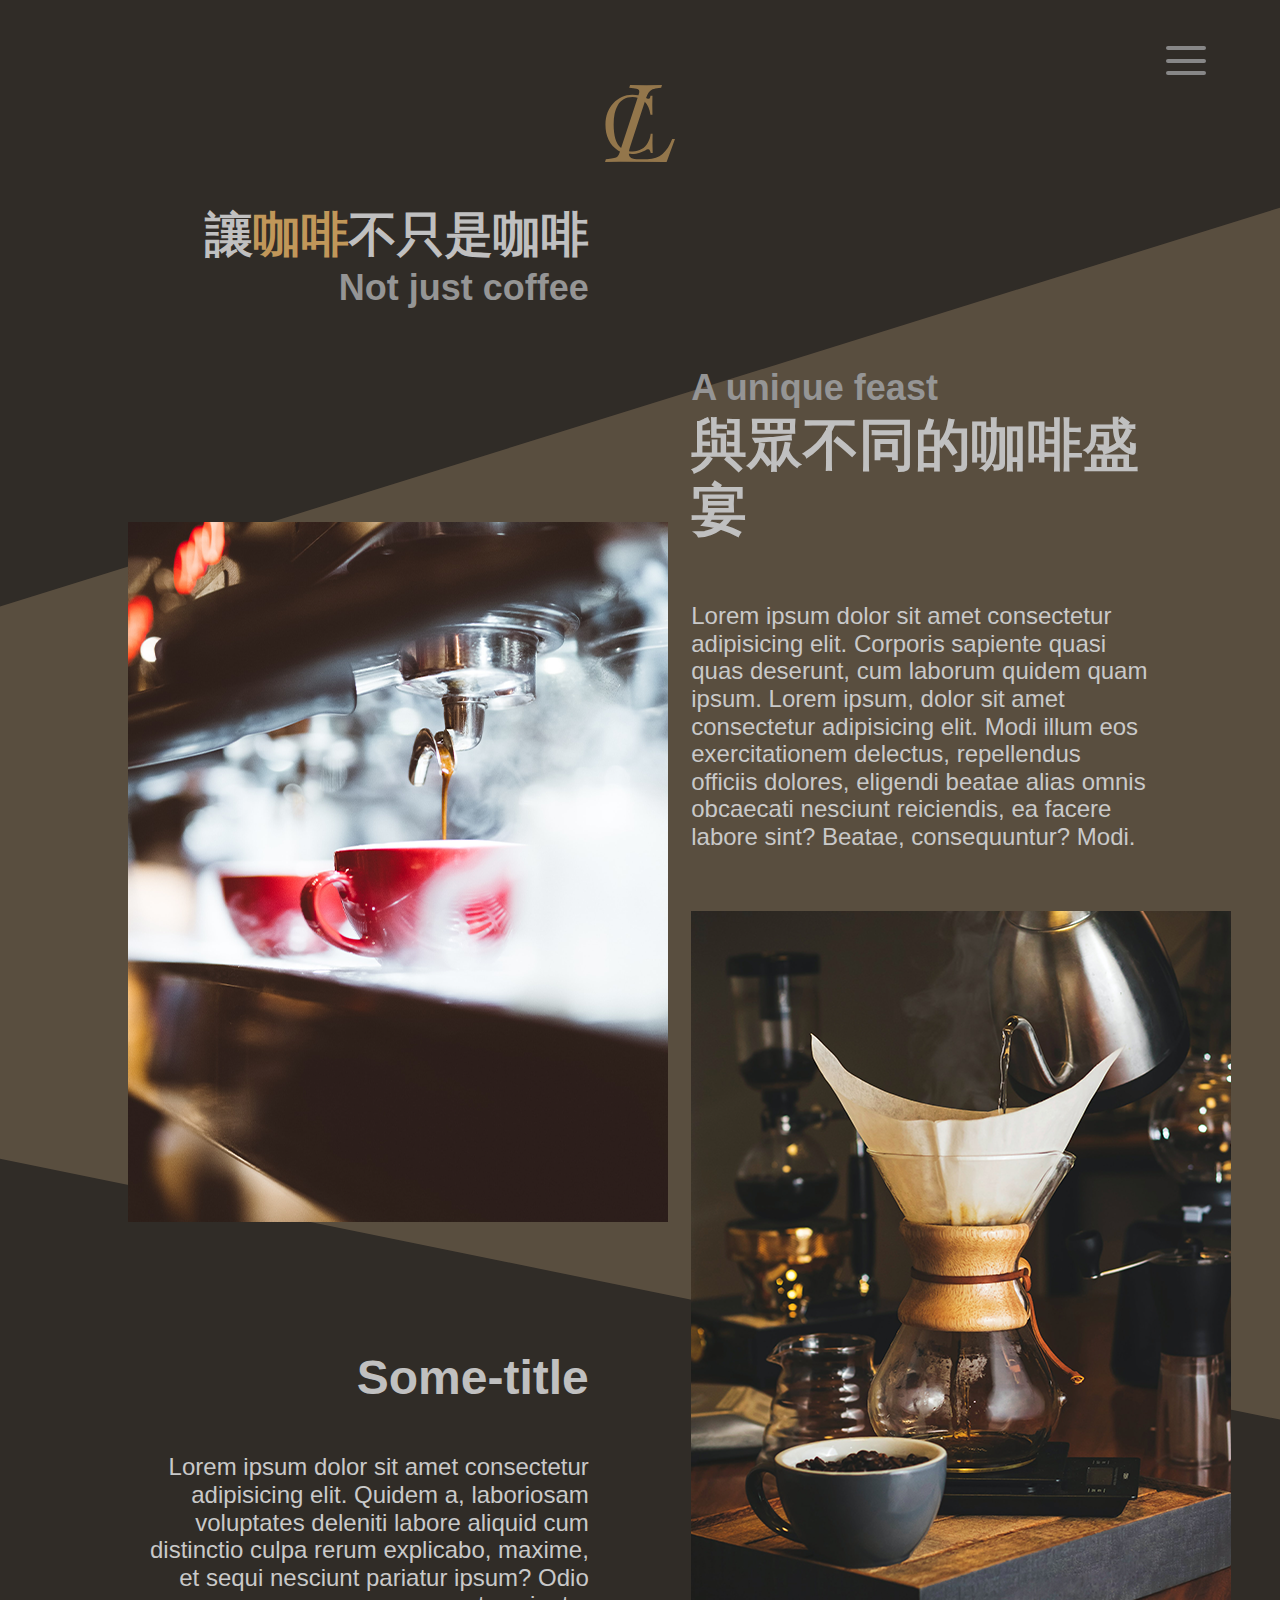
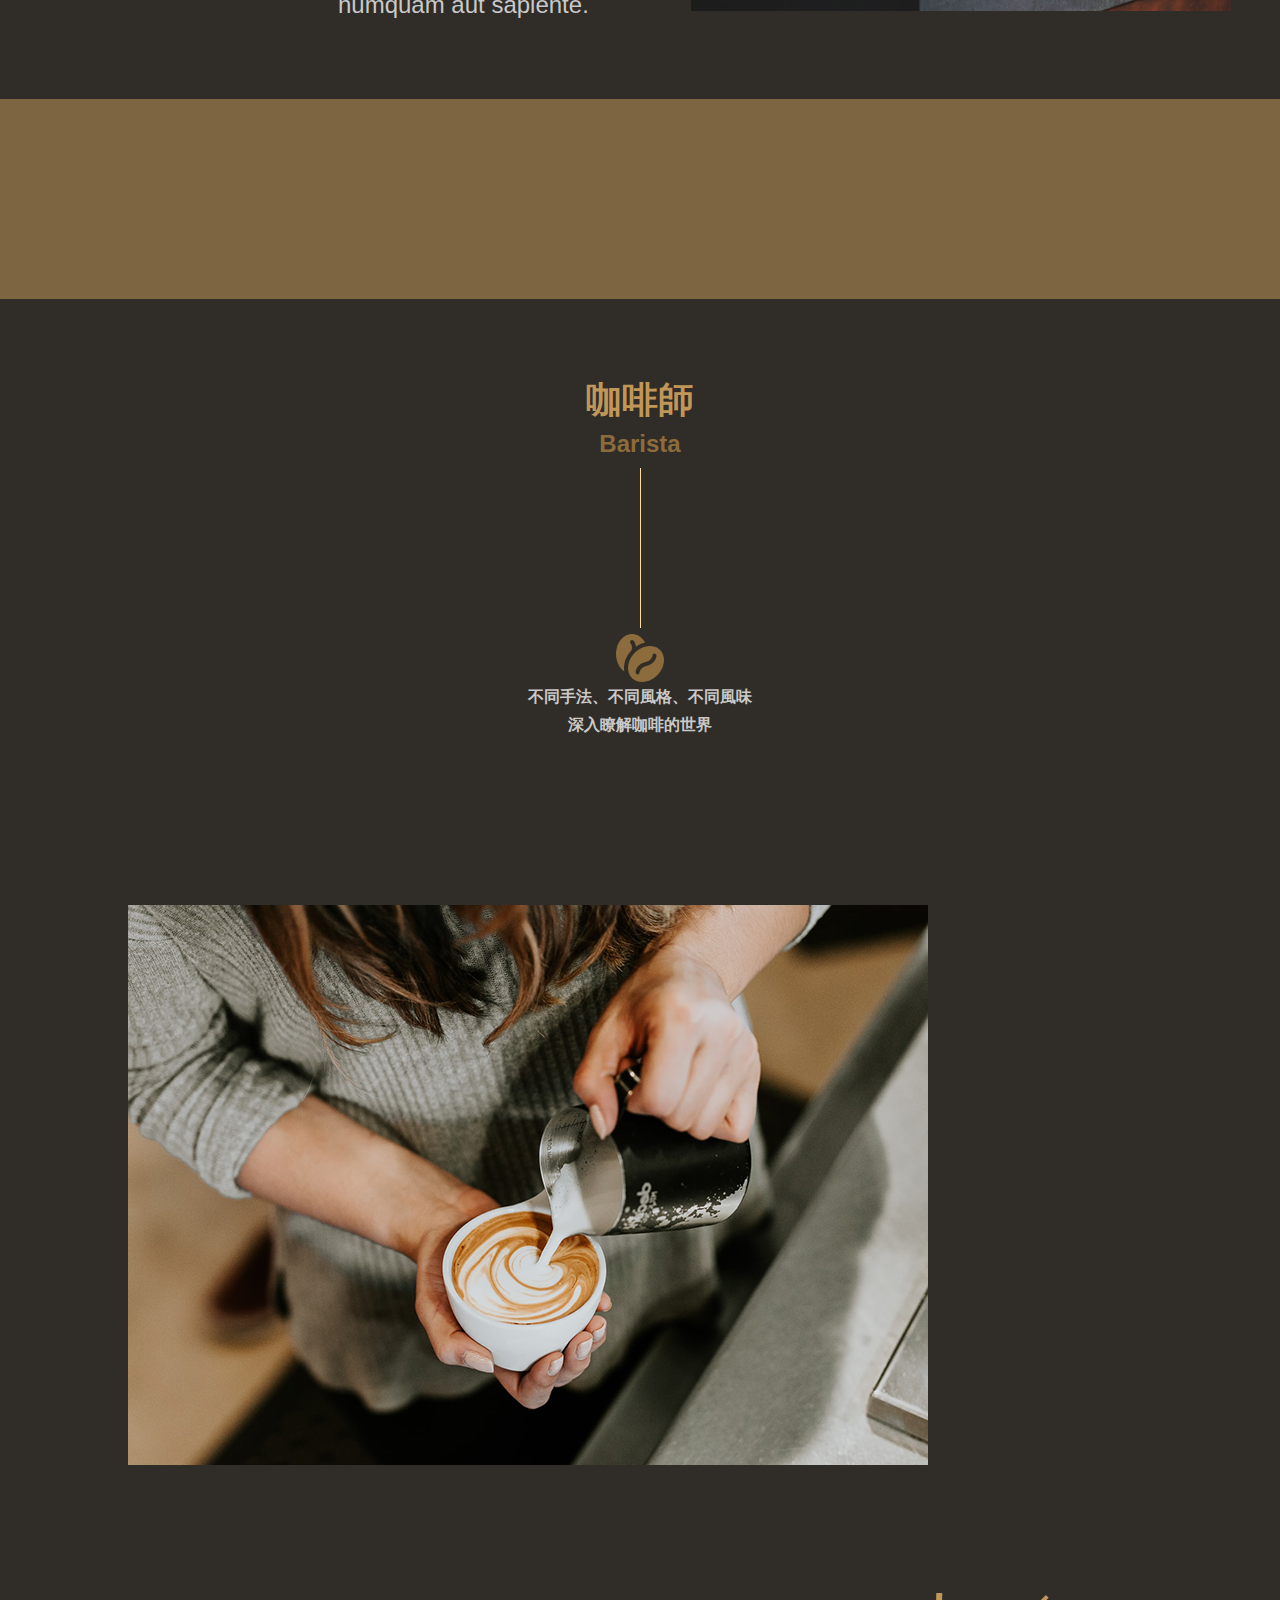
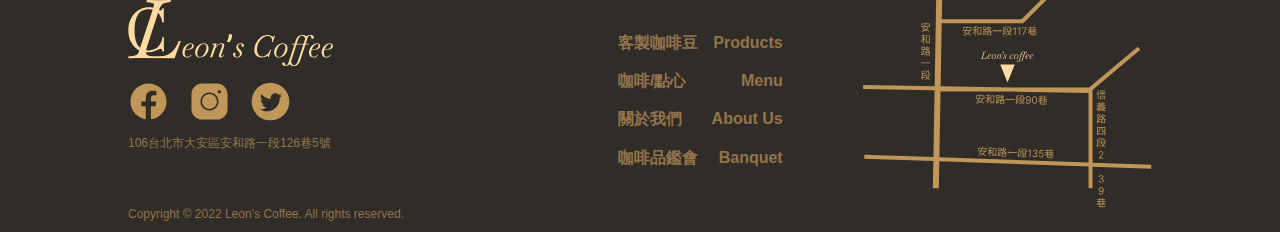
==== commit edf7bb61: "afdas" ====
--- a/about.html
+++ b/about.html
@@ -130,8 +130,28 @@
     </div>
     <div class="about-banner-01"></div>
     <div class="about-page-02">
-      <h4>咖啡師</h4>
-      <h5>Barista</h5>
+      <div class="container">
+        <div class="a-p-02-title up">
+          <h4>咖啡師</h4>
+          <h5>Barista</h5>
+          <div class="line"></div>
+          <div class="pic">
+            <img src="./sourse/about/icons8-coffee-beans-90.png" alt="" />
+          </div>
+          <p>不同手法、不同風格、不同風味</p>
+          <p>深入瞭解咖啡的世界</p>
+        </div>
+        <div class="barista-pic-content up">
+          <div class="barista-left">
+            <div class="barista-left-pic">
+              <img src="./sourse/about/barsita-20.png" alt="" />
+            </div>
+          </div>
+          <div class="barista-right">
+            <div class="barista-right-pic"></div>
+          </div>
+        </div>
+      </div>
     </div>
     <div class="homepage-footer">
       <div class="container">
--- a/styles/about.css
+++ b/styles/about.css
@@ -1,3 +1,4 @@
+/* ======== ap01 start ======== */
 .about-page-01 {
   margin-top: 50px;
   width: 100%;
@@ -96,9 +97,67 @@
   color: #c0c0c0;
   font-size: 48px;
 }
+/* ======== ap01 end ======== */
 .about-banner-01 {
   margin: 80px 0;
   width: 100%;
   height: 200px;
   background-color: #c1975988;
 }
+
+/* ======== ap02 start ======== */
+.a-p-02-title {
+  display: flex;
+  flex-direction: column;
+  align-items: center;
+}
+.a-p-02-title h4 {
+  color: #c19759;
+  font-size: 36px;
+  margin: 0 0 10px 0;
+  padding: 0;
+}
+.a-p-02-title h5 {
+  color: #8c6c3d;
+  font-size: 24px;
+  margin: 0 0 10px 0;
+  padding: 0;
+}
+.a-p-02-title p {
+  margin: 0 0 10px 0;
+  padding: 0;
+  color: #c9c9c9;
+  font-weight: 600;
+}
+.line {
+  width: 1px;
+  height: 160px;
+  background-color: #ffdda1;
+}
+.pic {
+  width: 60px;
+}
+.pic img {
+  display: block;
+  width: 100%;
+}
+.barista-pic-content {
+  margin-top: 160px;
+  width: 100%;
+  display: flex;
+  flex-wrap: wrap;
+  justify-content: space-between;
+  align-items: center;
+}
+.barista-left {
+  width: 55%;
+}
+.barista-right {
+  width: 35%;
+}
+.barista-right-pic {
+}
+.up {
+  position: relative;
+  z-index: 3;
+}
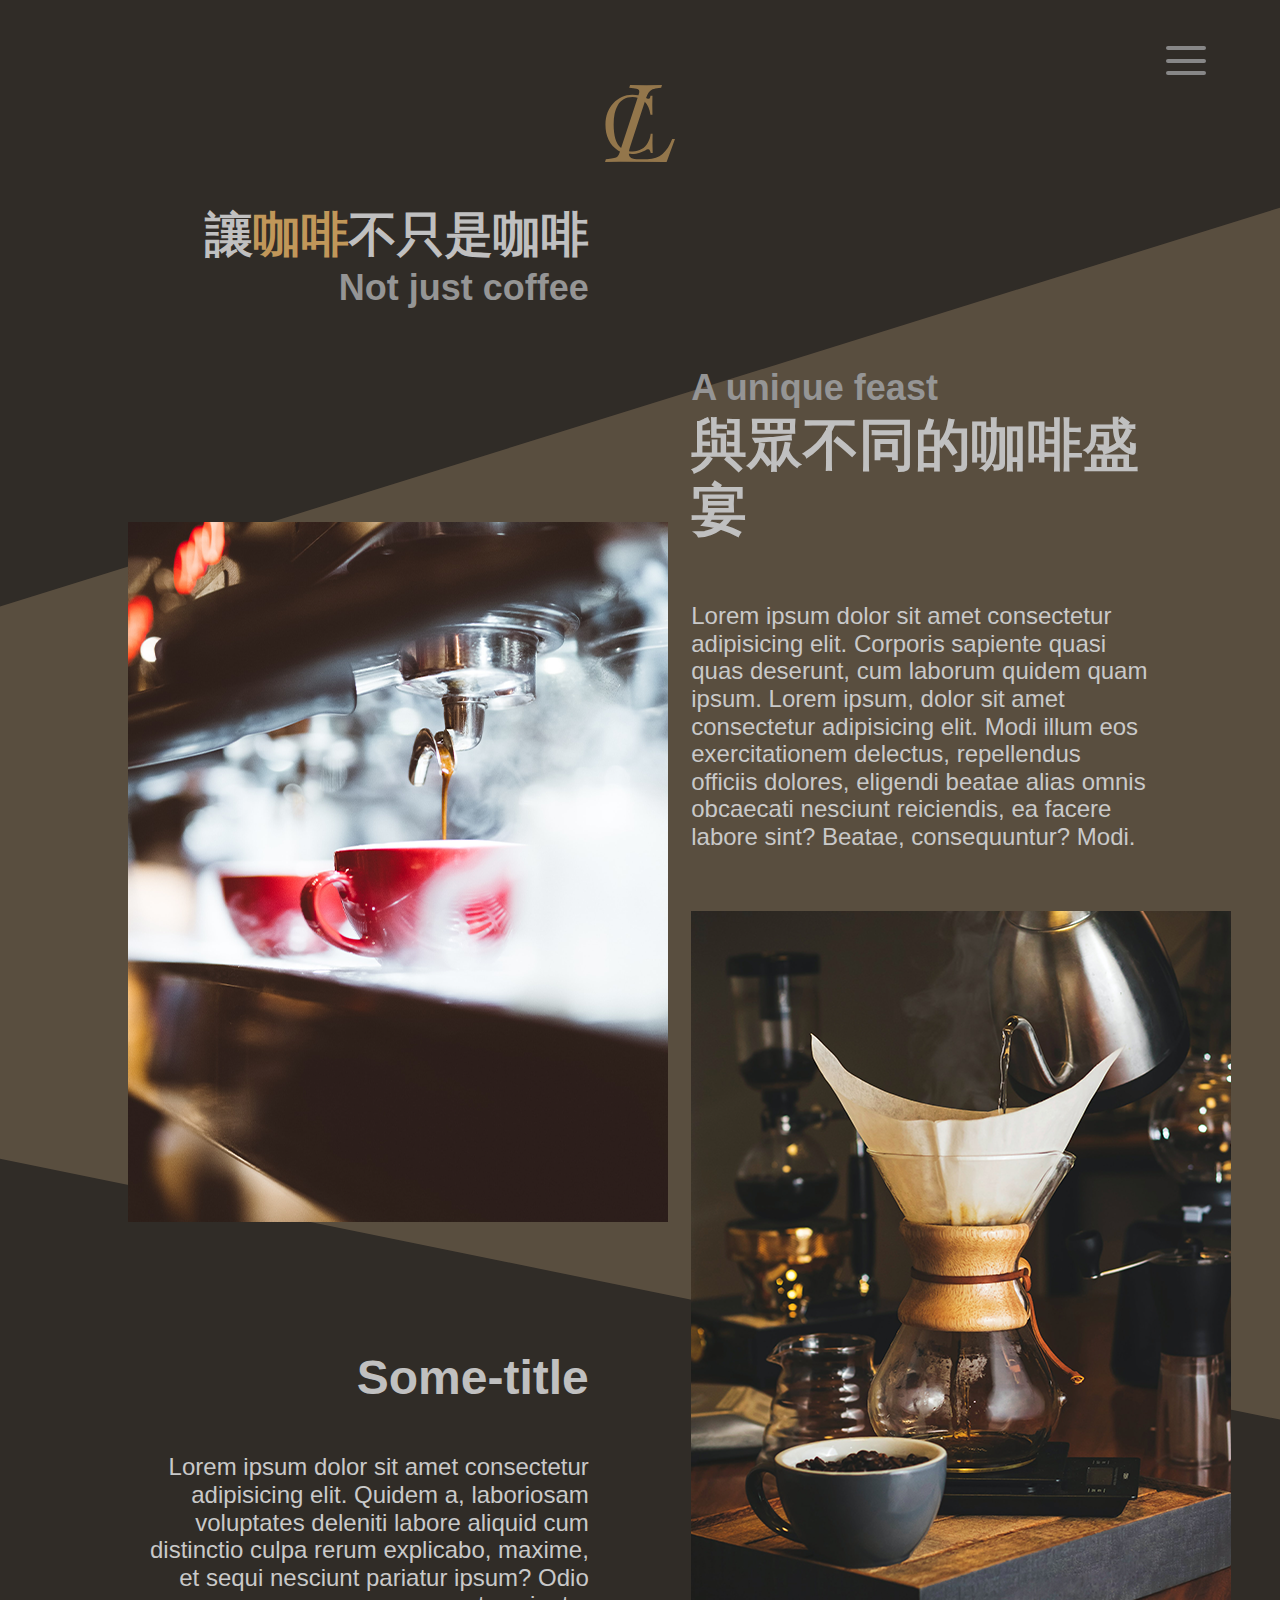
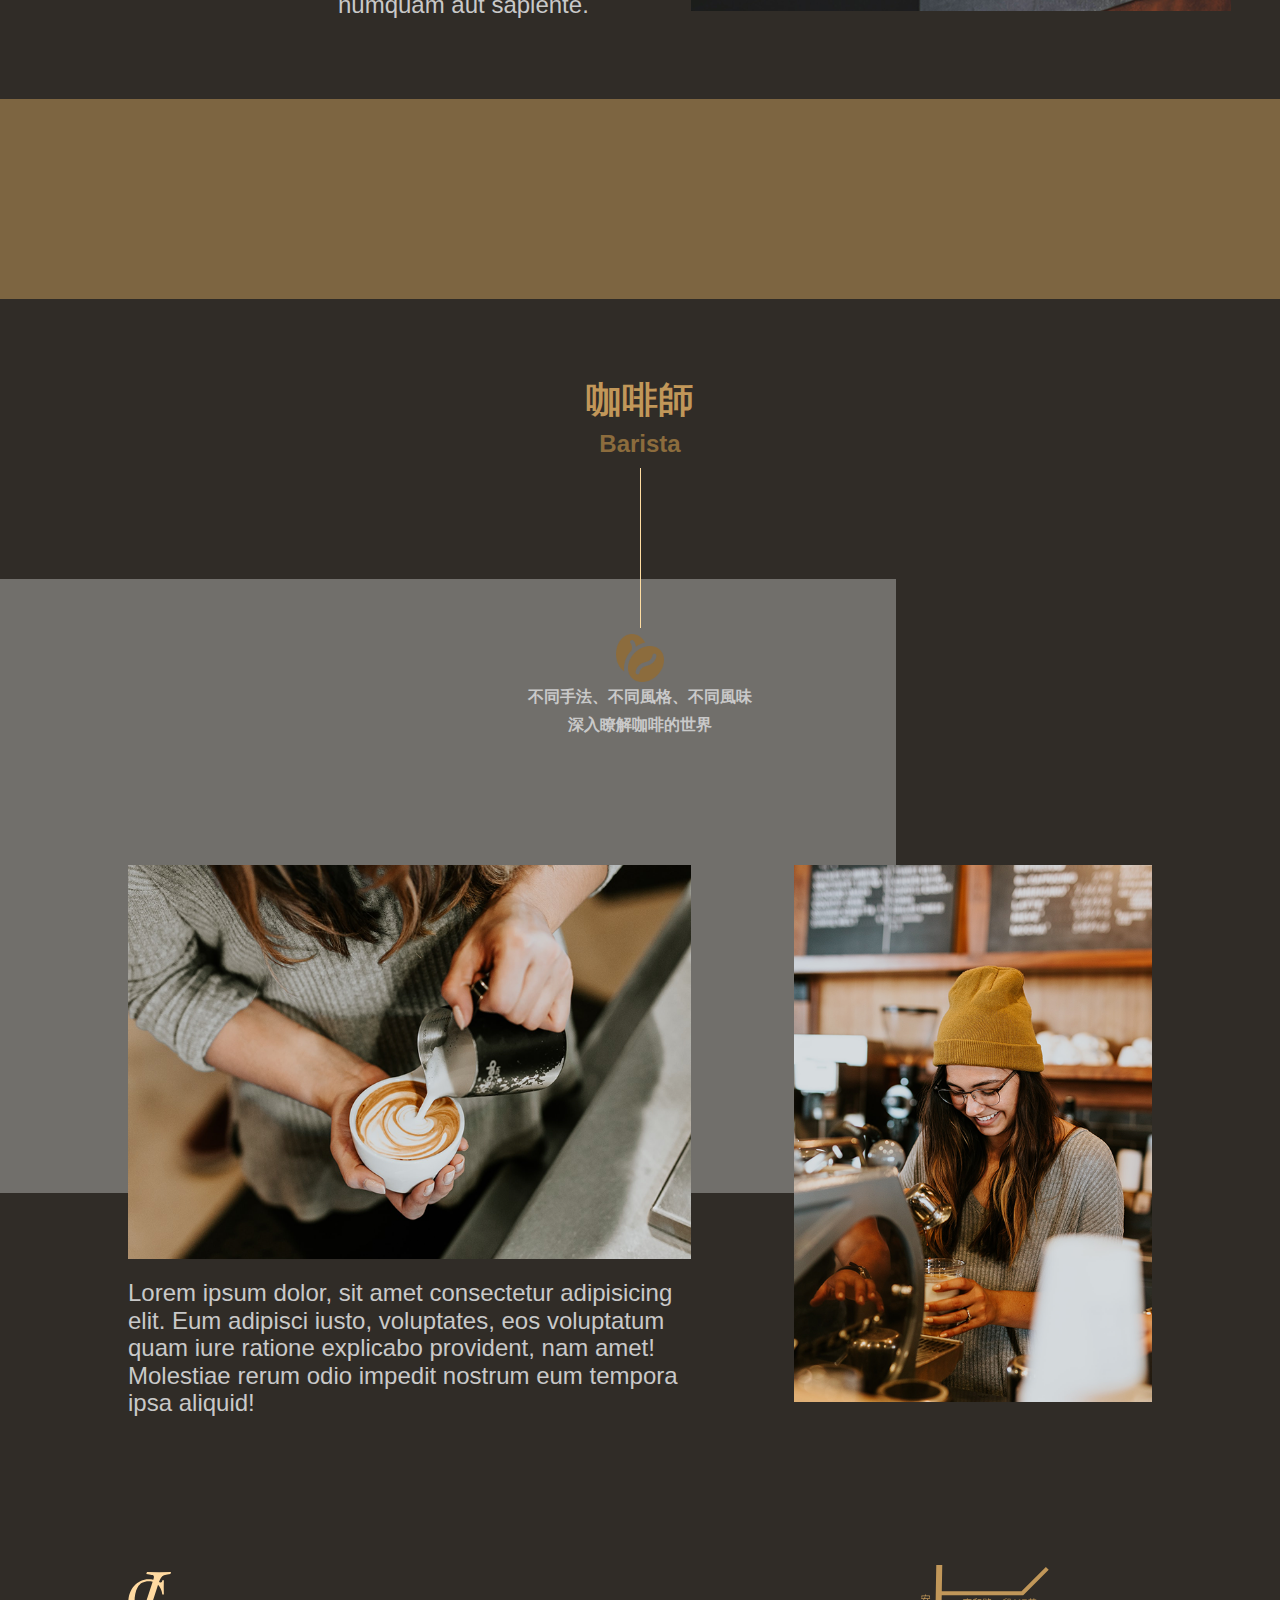
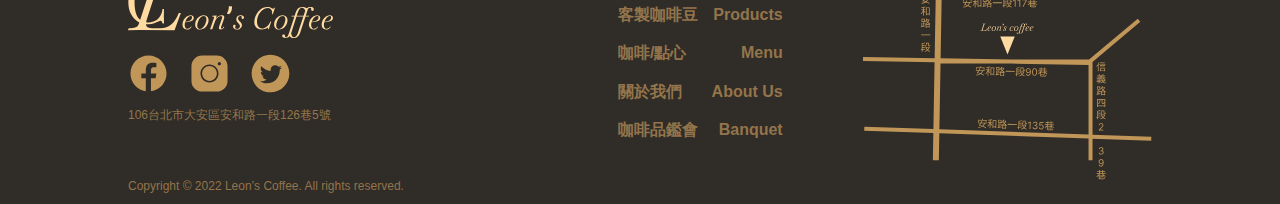
==== commit 1b6e4d1a: "123" ====
--- a/about.html
+++ b/about.html
@@ -130,6 +130,7 @@
     </div>
     <div class="about-banner-01"></div>
     <div class="about-page-02">
+      <div class="avavav"></div>
       <div class="container">
         <div class="a-p-02-title up">
           <h4>咖啡師</h4>
@@ -146,9 +147,17 @@
             <div class="barista-left-pic">
               <img src="./sourse/about/barsita-20.png" alt="" />
             </div>
+            <p class="small-font-01">
+              Lorem ipsum dolor, sit amet consectetur adipisicing elit. Eum
+              adipisci iusto, voluptates, eos voluptatum quam iure ratione
+              explicabo provident, nam amet! Molestiae rerum odio impedit
+              nostrum eum tempora ipsa aliquid!
+            </p>
           </div>
           <div class="barista-right">
-            <div class="barista-right-pic"></div>
+            <div class="barista-right-pic">
+              <img src="./sourse/about/barsita-21.png" alt="" />
+            </div>
           </div>
         </div>
       </div>
--- a/styles/about.css
+++ b/styles/about.css
@@ -142,12 +142,11 @@
   width: 100%;
 }
 .barista-pic-content {
-  margin-top: 160px;
+  margin-top: 120px;
   width: 100%;
   display: flex;
   flex-wrap: wrap;
   justify-content: space-between;
-  align-items: center;
 }
 .barista-left {
   width: 55%;
@@ -155,9 +154,36 @@
 .barista-right {
   width: 35%;
 }
-.barista-right-pic {
+.barista-left-pic {
+  width: 100%;
+}
+.barista-left-pic img {
+  width: 100%;
 }
 .up {
   position: relative;
   z-index: 3;
 }
+.barista-right-pic {
+  width: 100%;
+}
+.barista-right-pic img {
+  width: 100%;
+}
+.small-font-01 {
+  margin: 20px 0;
+  color: #c9c9c9;
+  font-size: 24px;
+}
+.about-page-02 {
+  position: relative;
+}
+.avavav {
+  position: absolute;
+  background-color: #e4e4e45d;
+  z-index: 0;
+  left: 0;
+  top: 200px;
+  width: 70vw;
+  height: 58%;
+}
